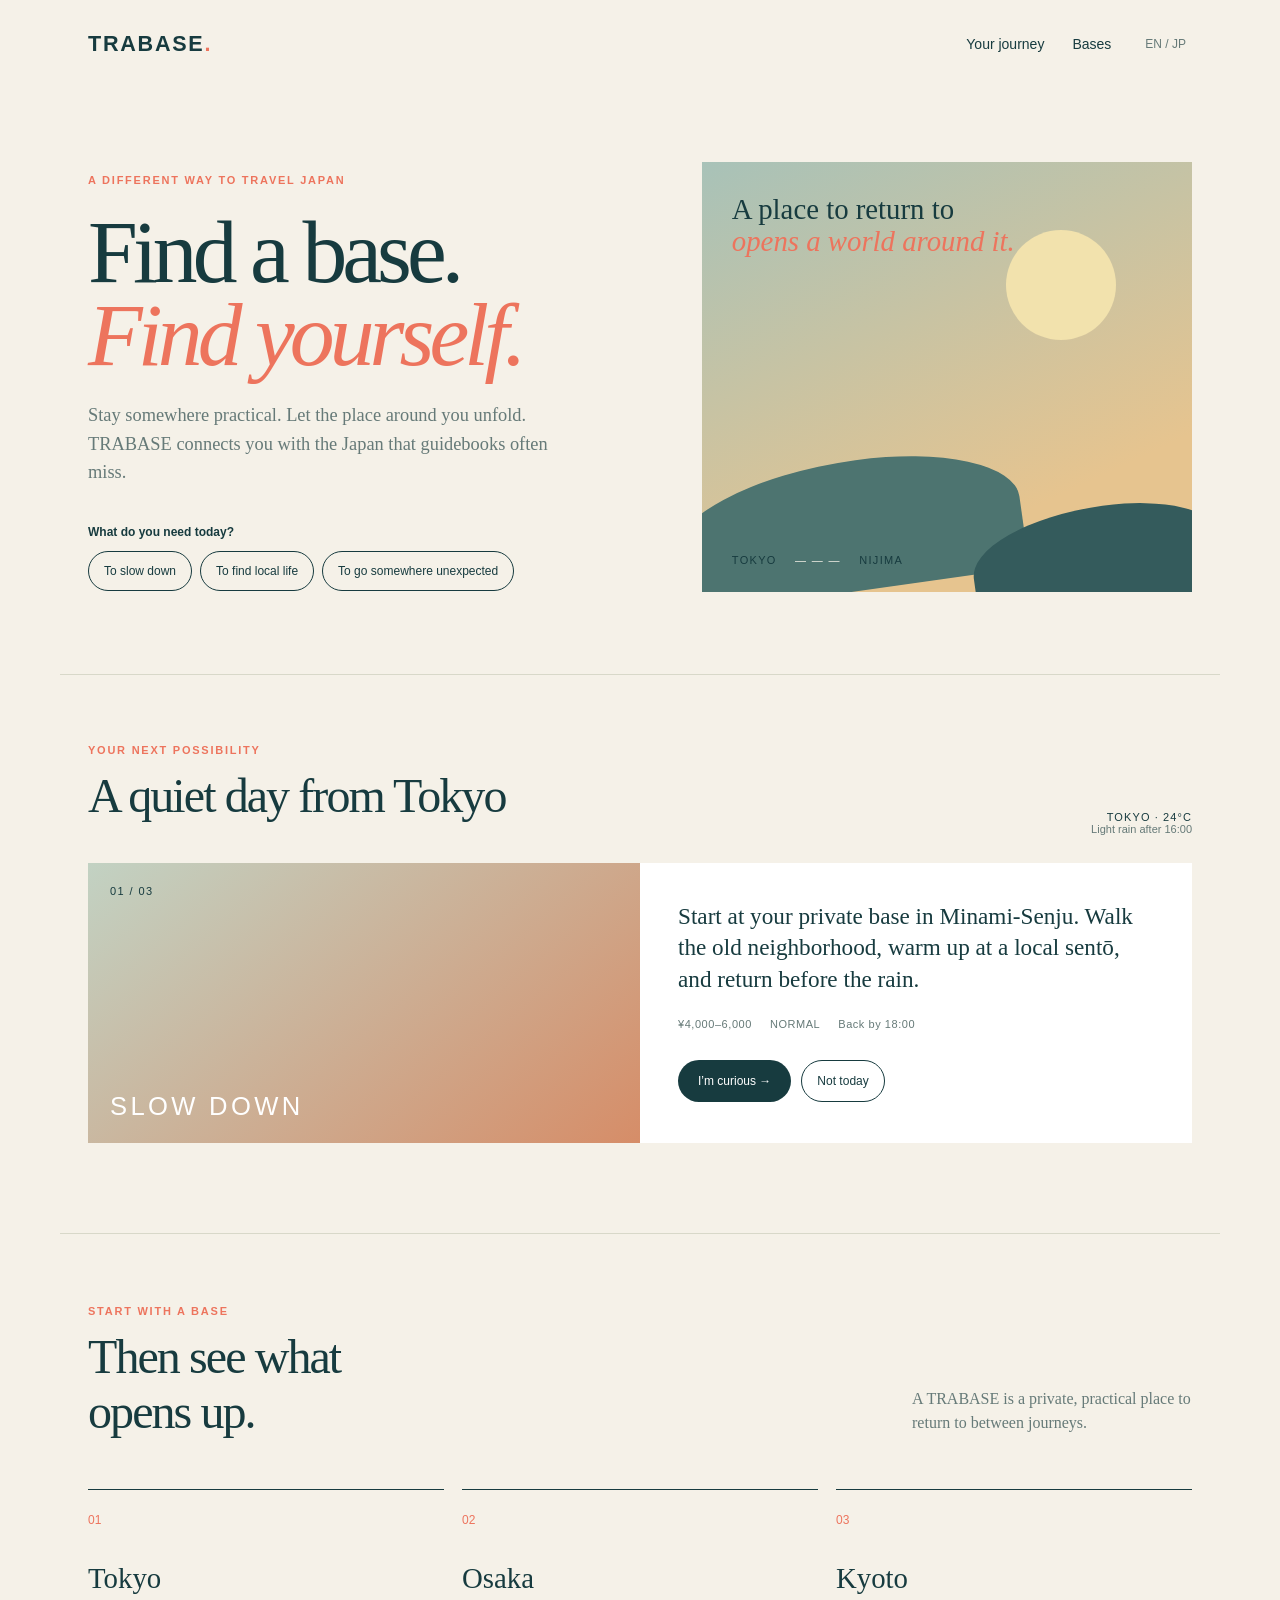
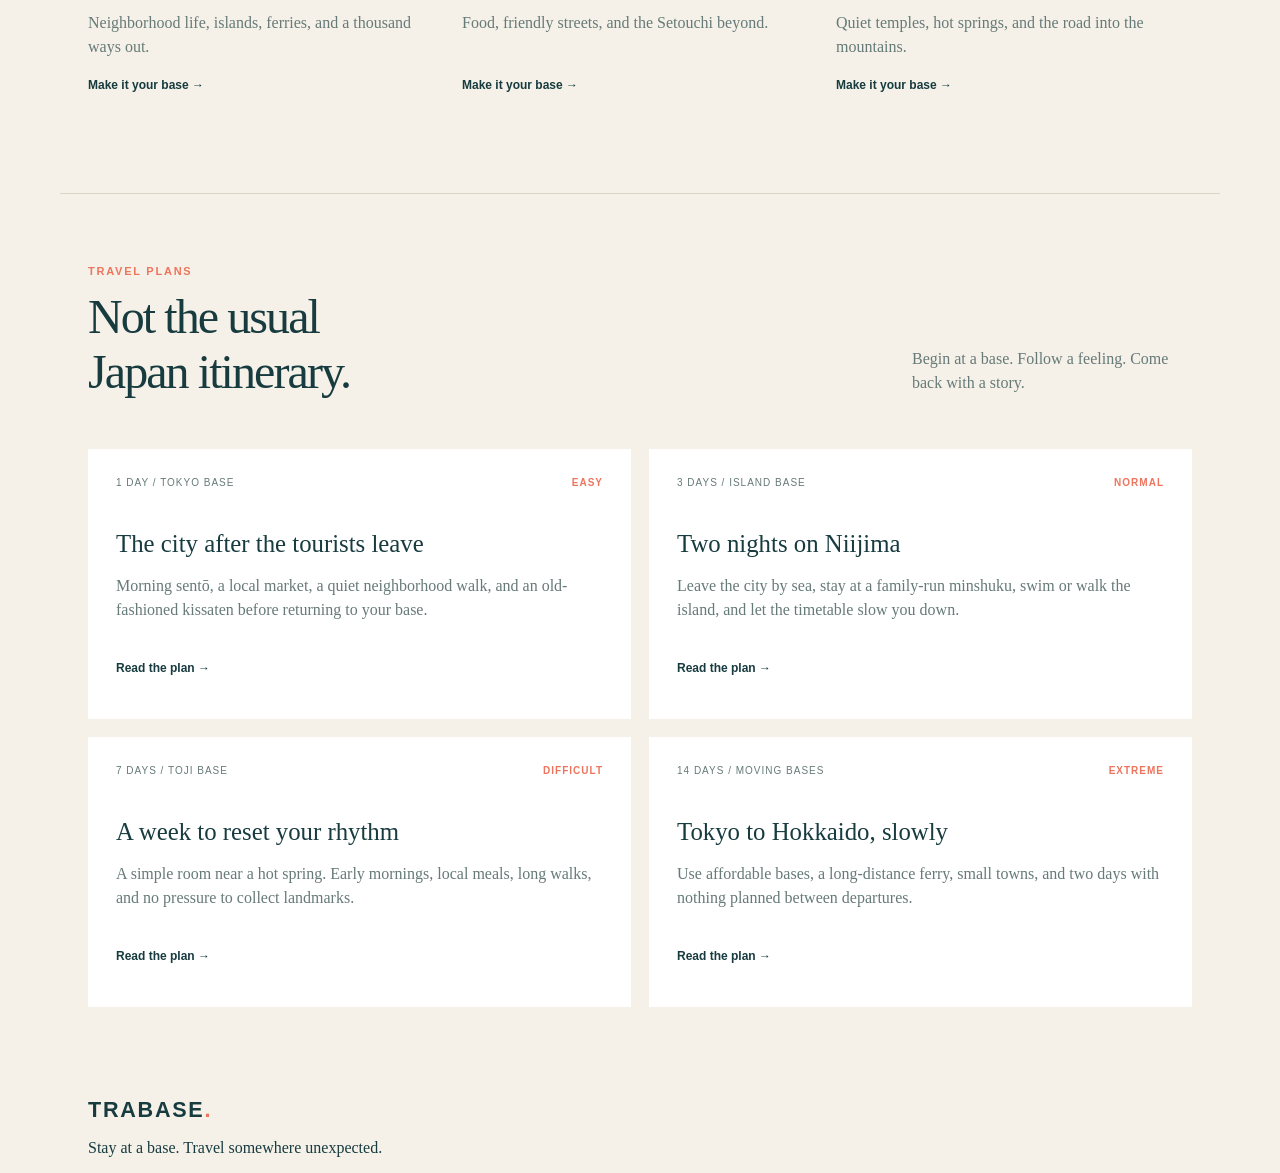
==== index.html @ ad818f28 "Add unconventional travel plan articles" ====
<!doctype html>
<html lang="en">
<head><meta charset="UTF-8"><meta name="viewport" content="width=device-width,initial-scale=1"><meta name="description" content="TRABASE helps travelers find a base and discover a deeper Japan."><title>TRABASE — Find your way into Japan</title><link rel="stylesheet" href="styles.css"></head>
<body>
<header class="nav shell"><a class="brand" href="./">TRABASE<span>.</span></a><nav><a href="#journey">Your journey</a><a href="#bases">Bases</a><button class="lang">EN / JP</button></nav></header>
<main>
<section class="hero shell"><div class="hero-copy"><p class="eyebrow">A different way to travel Japan</p><h1>Find a base.<br><em>Find yourself.</em></h1><p class="lede">Stay somewhere practical. Let the place around you unfold. TRABASE connects you with the Japan that guidebooks often miss.</p><div class="question"><p>What do you need today?</p><div class="choice-row"><button data-mood="quiet">To slow down</button><button data-mood="local">To find local life</button><button data-mood="wild">To go somewhere unexpected</button></div></div></div><div class="hero-art"><div class="sun"></div><div class="island island-a"></div><div class="island island-b"></div><div class="art-note">A place to return to<br><i>opens a world around it.</i></div><div class="art-route">TOKYO <span>— — —</span> NIJIMA</div></div></section>
<section class="recommendation shell" id="journey"><div class="recommendation-top"><div><p class="eyebrow">Your next possibility</p><h2 id="recommendation-title">A quiet day from Tokyo</h2></div><div class="weather">TOKYO · 24°C<br><span>Light rain after 16:00</span></div></div><div class="journey-card"><div class="journey-image"><span>01 / 03</span><strong id="journey-label">SLOW DOWN</strong></div><div class="journey-copy"><p id="journey-text">Start at your private base in Minami-Senju. Walk the old neighborhood, warm up at a local sentō, and return before the rain.</p><div class="journey-meta"><span>¥4,000–6,000</span><span>NORMAL</span><span>Back by 18:00</span></div><div class="actions"><button class="primary" id="accept">I’m curious →</button><button class="secondary" id="skip">Not today</button></div></div></div></section>
<section class="base-section shell" id="bases"><div class="section-heading"><div><p class="eyebrow">Start with a base</p><h2>Then see what<br>opens up.</h2></div><p>A TRABASE is a private, practical place to return to between journeys.</p></div><div class="base-grid"><article><span>01</span><h3>Tokyo</h3><p>Neighborhood life, islands, ferries, and a thousand ways out.</p><a href="#journey">Make it your base →</a></article><article><span>02</span><h3>Osaka</h3><p>Food, friendly streets, and the Setouchi beyond.</p><a href="#journey">Make it your base →</a></article><article><span>03</span><h3>Kyoto</h3><p>Quiet temples, hot springs, and the road into the mountains.</p><a href="#journey">Make it your base →</a></article></div></section>
<section class="plans shell" id="plans"><div class="section-heading"><div><p class="eyebrow">Travel plans</p><h2>Not the usual<br>Japan itinerary.</h2></div><p>Begin at a base. Follow a feeling. Come back with a story.</p></div><div class="plan-grid"><article><div class="plan-top"><span>1 DAY / TOKYO BASE</span><b>EASY</b></div><h3>The city after the tourists leave</h3><p>Morning sentō, a local market, a quiet neighborhood walk, and an old-fashioned kissaten before returning to your base.</p><a href="#journey">Read the plan →</a></article><article><div class="plan-top"><span>3 DAYS / ISLAND BASE</span><b>NORMAL</b></div><h3>Two nights on Niijima</h3><p>Leave the city by sea, stay at a family-run minshuku, swim or walk the island, and let the timetable slow you down.</p><a href="#journey">Read the plan →</a></article><article><div class="plan-top"><span>7 DAYS / TOJI BASE</span><b>DIFFICULT</b></div><h3>A week to reset your rhythm</h3><p>A simple room near a hot spring. Early mornings, local meals, long walks, and no pressure to collect landmarks.</p><a href="#journey">Read the plan →</a></article><article><div class="plan-top"><span>14 DAYS / MOVING BASES</span><b>EXTREME</b></div><h3>Tokyo to Hokkaido, slowly</h3><p>Use affordable bases, a long-distance ferry, small towns, and two days with nothing planned between departures.</p><a href="#journey">Read the plan →</a></article></div></section>
</main><footer class="shell"><a class="brand" href="./">TRABASE<span>.</span></a><p>Stay at a base. Travel somewhere unexpected.</p></footer><script src="app.js"></script>
</body></html>
---- styles.css ----
:root{--ink:#173b3f;--paper:#f5f1e8;--coral:#ed745d;--muted:#667a78;--line:#d8d8c9}*{box-sizing:border-box}body{margin:0;background:var(--paper);color:var(--ink);font-family:Georgia,'Times New Roman',serif}.shell{max-width:1160px;margin:auto;padding-left:28px;padding-right:28px}.nav{height:88px;display:flex;align-items:center;justify-content:space-between}.brand{font:bold 1.35rem Arial,sans-serif;letter-spacing:.08em;color:var(--ink);text-decoration:none}.brand span{color:var(--coral)}nav{display:flex;align-items:center;gap:28px;font:14px Arial,sans-serif}nav a{color:var(--ink);text-decoration:none}.lang{border:0;background:none;color:var(--muted);font:12px Arial,sans-serif}.hero{display:grid;grid-template-columns:1.05fr .95fr;gap:72px;padding-top:74px;padding-bottom:82px;align-items:center}.eyebrow{font:11px Arial,sans-serif;letter-spacing:.16em;text-transform:uppercase;color:var(--coral);font-weight:bold}h1{font-size:clamp(3.4rem,7vw,6.3rem);line-height:.92;font-weight:normal;letter-spacing:-.055em;margin:25px 0}h1 em{color:var(--coral);font-style:italic}.lede{font-size:1.15rem;line-height:1.55;color:var(--muted);max-width:480px}.question{margin-top:38px}.question>p{font:bold 12px Arial,sans-serif}.choice-row{display:flex;flex-wrap:wrap;gap:8px}.choice-row button,.secondary{border:1px solid var(--ink);background:transparent;color:var(--ink);border-radius:99px;padding:12px 15px;font:12px Arial,sans-serif;cursor:pointer}.choice-row button:hover,.secondary:hover{background:var(--ink);color:#fff}.hero-art{height:430px;position:relative;overflow:hidden;background:linear-gradient(155deg,#a8c2b8 0%,#e6c48f 76%)}.sun{position:absolute;width:110px;height:110px;border-radius:50%;background:#f2e2ad;top:68px;right:76px}.island{position:absolute;background:#4d7470;border-radius:55% 45% 0 0;transform:rotate(-8deg)}.island-a{width:350px;height:130px;bottom:0;left:-30px}.island-b{width:250px;height:100px;bottom:-15px;right:-30px;background:#345b5c}.art-note{position:absolute;left:30px;top:32px;font-size:1.8rem;line-height:1.1}.art-note i{color:var(--coral)}.art-route{position:absolute;bottom:26px;left:30px;font:11px Arial,sans-serif;letter-spacing:.12em}.art-route span{margin:0 14px;color:#f5f1e8}.recommendation{border-top:1px solid var(--line);padding-top:58px;padding-bottom:90px}.recommendation-top{display:flex;justify-content:space-between;align-items:end}.recommendation h2,.section-heading h2{font-size:3rem;font-weight:normal;letter-spacing:-.04em;margin:12px 0}.weather{text-align:right;font:11px Arial,sans-serif;letter-spacing:.1em}.weather span{color:var(--muted);letter-spacing:0}.journey-card{display:grid;grid-template-columns:1fr 1fr;margin-top:28px;background:#fff}.journey-image{min-height:280px;padding:22px;display:flex;flex-direction:column;justify-content:space-between;background:linear-gradient(140deg,#c2d2c3,#d68d68)}.journey-image span,.journey-image strong{font:11px Arial,sans-serif;letter-spacing:.13em}.journey-image strong{font-size:1.6rem;color:#fff}.journey-copy{padding:38px}.journey-copy>p{font-size:1.45rem;line-height:1.35;margin-top:0}.journey-meta{display:flex;flex-wrap:wrap;gap:18px;color:var(--muted);font:11px Arial,sans-serif;letter-spacing:.05em}.actions{display:flex;gap:10px;margin-top:30px}.primary{border:0;background:var(--ink);color:#fff;border-radius:99px;padding:14px 20px;font:12px Arial,sans-serif;cursor:pointer}.base-section{padding-top:60px;padding-bottom:90px;border-top:1px solid var(--line)}.section-heading{display:flex;justify-content:space-between;align-items:end;margin-bottom:38px}.section-heading>p{color:var(--muted);max-width:280px;line-height:1.5}.base-grid{display:grid;grid-template-columns:repeat(3,1fr);gap:18px}.base-grid article{border-top:1px solid var(--ink);padding:20px 0 10px}.base-grid span{font:12px Arial,sans-serif;color:var(--coral)}h3{font-size:1.8rem;font-weight:normal;margin:34px 0 12px}.base-grid p{color:var(--muted);line-height:1.5;min-height:48px}.base-grid a{color:var(--ink);font:12px Arial,sans-serif;text-decoration:none;font-weight:bold}.plans{border-top:1px solid var(--line);padding-top:60px;padding-bottom:90px}.plan-grid{display:grid;grid-template-columns:repeat(2,1fr);gap:18px}.plan-grid article{background:#fff;padding:28px;min-height:270px}.plan-top{display:flex;justify-content:space-between;font:10px Arial,sans-serif;letter-spacing:.1em;color:var(--muted)}.plan-top b{color:var(--coral)}.plan-grid h3{margin:42px 0 12px;font-size:1.55rem}.plan-grid p{color:var(--muted);line-height:1.5;min-height:68px}.plan-grid a{color:var(--ink);font:bold 12px Arial,sans-serif;text-decoration:none}@media(max-width:720px){nav a{display:none}.hero{grid-template-columns:1fr;gap:40px;padding-top:40px}.hero-art{height:300px}.section-heading,.recommendation-top{display:block}.base-grid,.plan-grid{grid-template-columns:1fr}.recommendation h2,.section-heading h2{font-size:2.4rem}.weather{text-align:left;margin-top:20px}.journey-card{grid-template-columns:1fr}.journey-image{min-height:180px}.choice-row{flex-direction:column;align-items:stretch}.choice-row button{text-align:left}footer{display:block}footer p{margin-top:20px}}
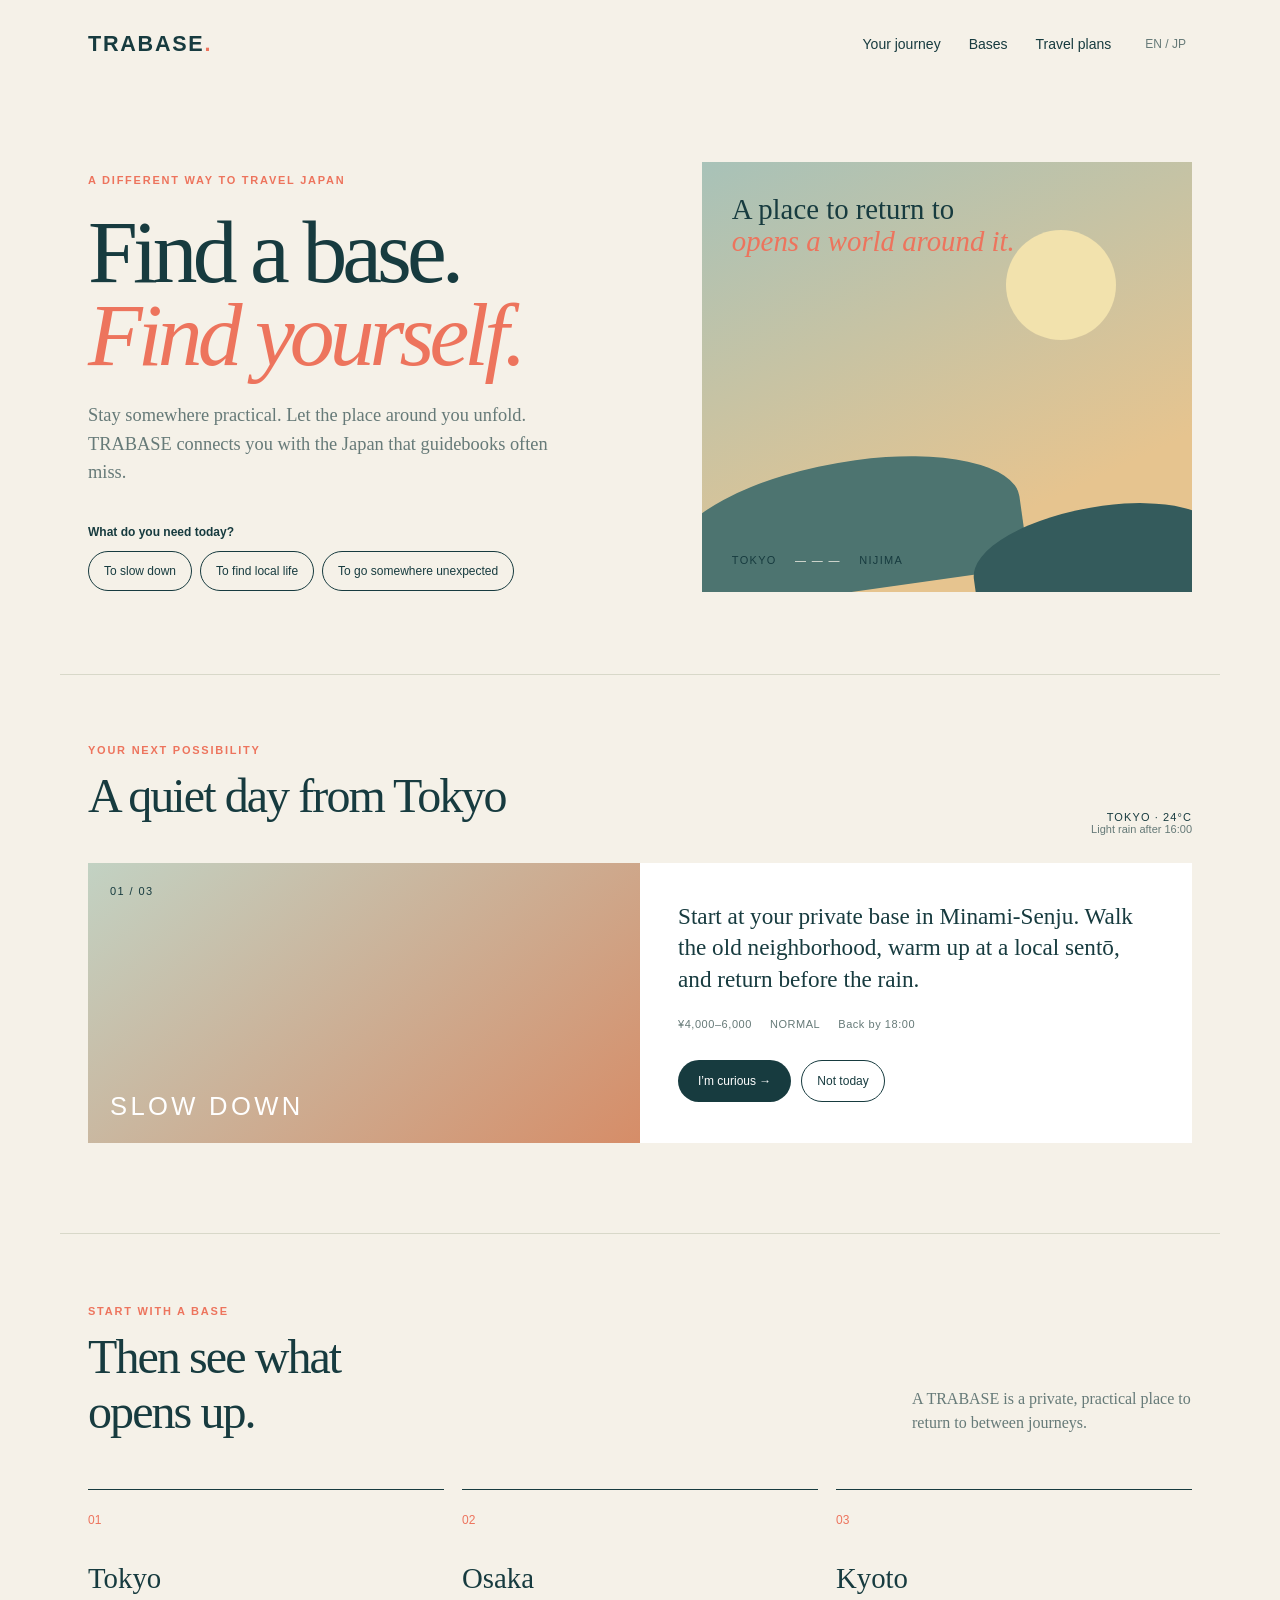
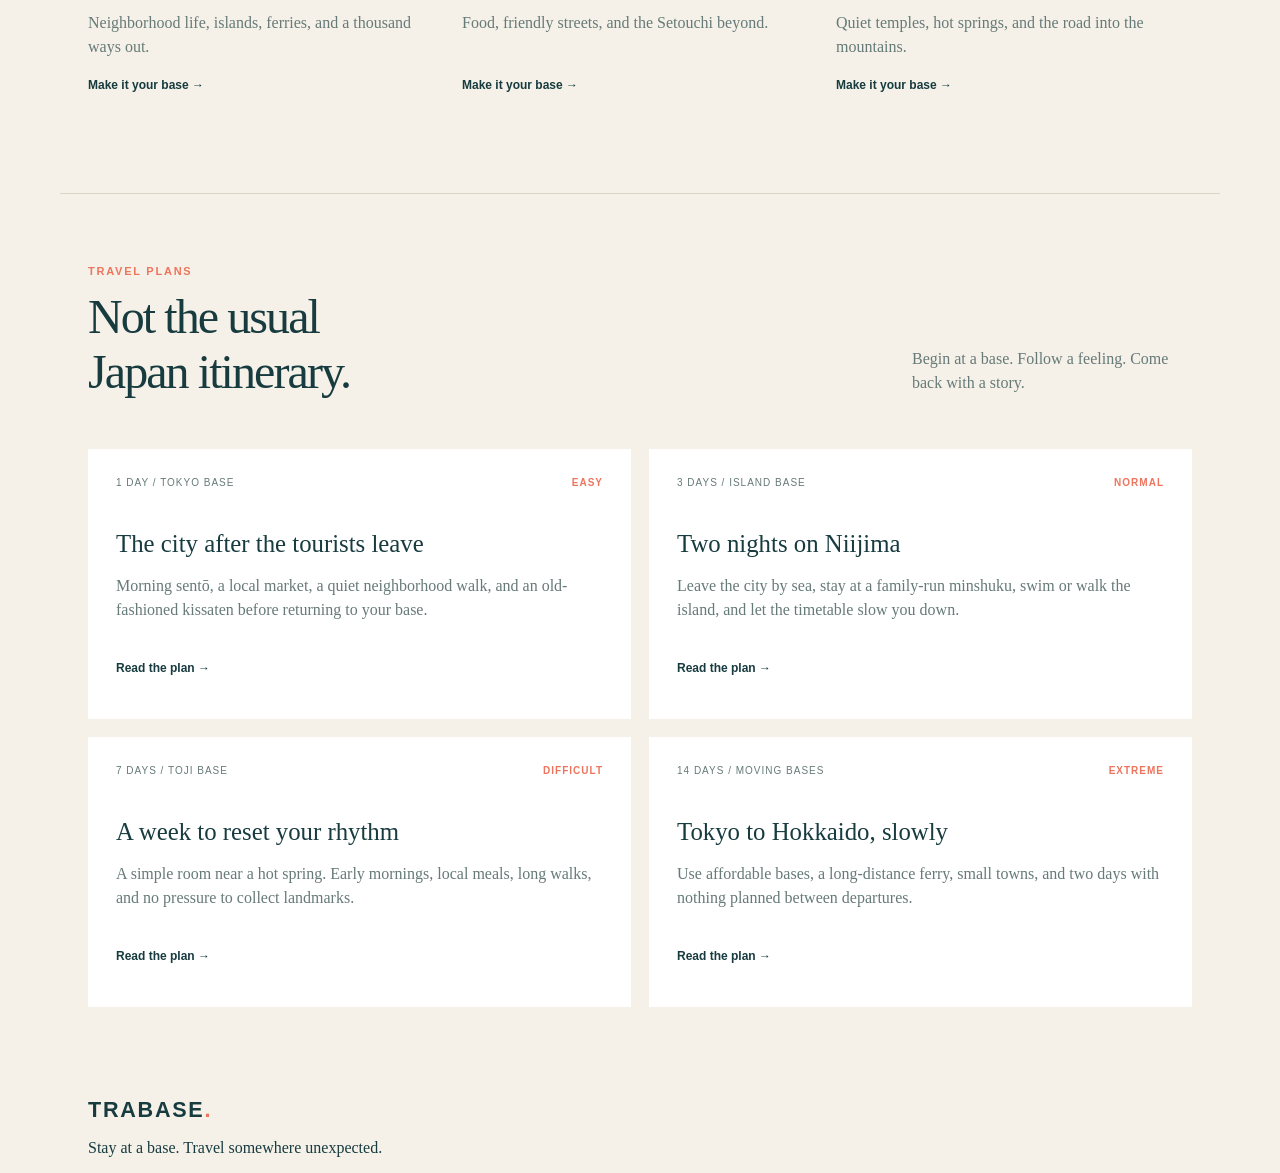
==== commit 2a54bd62: "Link travel plans from navigation" ====
--- a/index.html
+++ b/index.html
@@ -2,7 +2,7 @@
 <html lang="en">
 <head><meta charset="UTF-8"><meta name="viewport" content="width=device-width,initial-scale=1"><meta name="description" content="TRABASE helps travelers find a base and discover a deeper Japan."><title>TRABASE — Find your way into Japan</title><link rel="stylesheet" href="styles.css"></head>
 <body>
-<header class="nav shell"><a class="brand" href="./">TRABASE<span>.</span></a><nav><a href="#journey">Your journey</a><a href="#bases">Bases</a><button class="lang">EN / JP</button></nav></header>
+<header class="nav shell"><a class="brand" href="./">TRABASE<span>.</span></a><nav><a href="#journey">Your journey</a><a href="#bases">Bases</a><a href="#plans">Travel plans</a><button class="lang">EN / JP</button></nav></header>
 <main>
 <section class="hero shell"><div class="hero-copy"><p class="eyebrow">A different way to travel Japan</p><h1>Find a base.<br><em>Find yourself.</em></h1><p class="lede">Stay somewhere practical. Let the place around you unfold. TRABASE connects you with the Japan that guidebooks often miss.</p><div class="question"><p>What do you need today?</p><div class="choice-row"><button data-mood="quiet">To slow down</button><button data-mood="local">To find local life</button><button data-mood="wild">To go somewhere unexpected</button></div></div></div><div class="hero-art"><div class="sun"></div><div class="island island-a"></div><div class="island island-b"></div><div class="art-note">A place to return to<br><i>opens a world around it.</i></div><div class="art-route">TOKYO <span>— — —</span> NIJIMA</div></div></section>
 <section class="recommendation shell" id="journey"><div class="recommendation-top"><div><p class="eyebrow">Your next possibility</p><h2 id="recommendation-title">A quiet day from Tokyo</h2></div><div class="weather">TOKYO · 24°C<br><span>Light rain after 16:00</span></div></div><div class="journey-card"><div class="journey-image"><span>01 / 03</span><strong id="journey-label">SLOW DOWN</strong></div><div class="journey-copy"><p id="journey-text">Start at your private base in Minami-Senju. Walk the old neighborhood, warm up at a local sentō, and return before the rain.</p><div class="journey-meta"><span>¥4,000–6,000</span><span>NORMAL</span><span>Back by 18:00</span></div><div class="actions"><button class="primary" id="accept">I’m curious →</button><button class="secondary" id="skip">Not today</button></div></div></div></section>
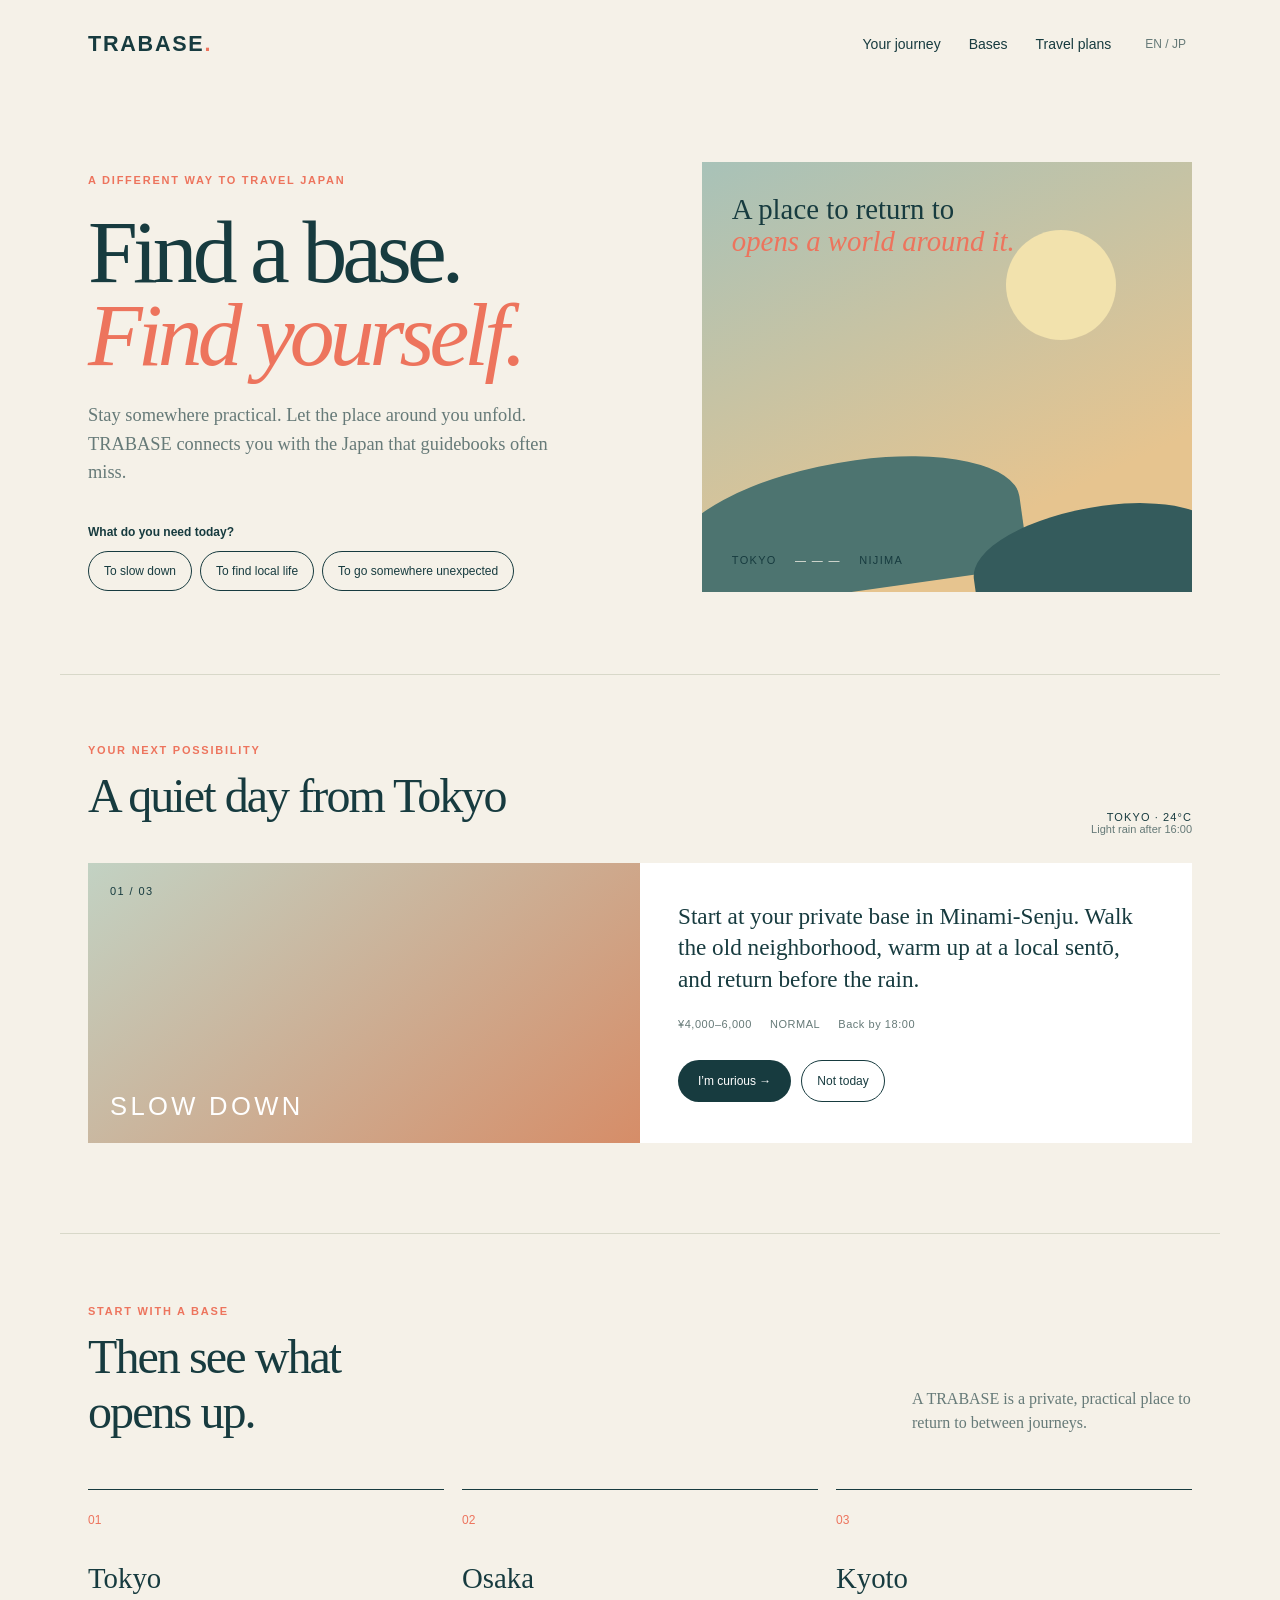
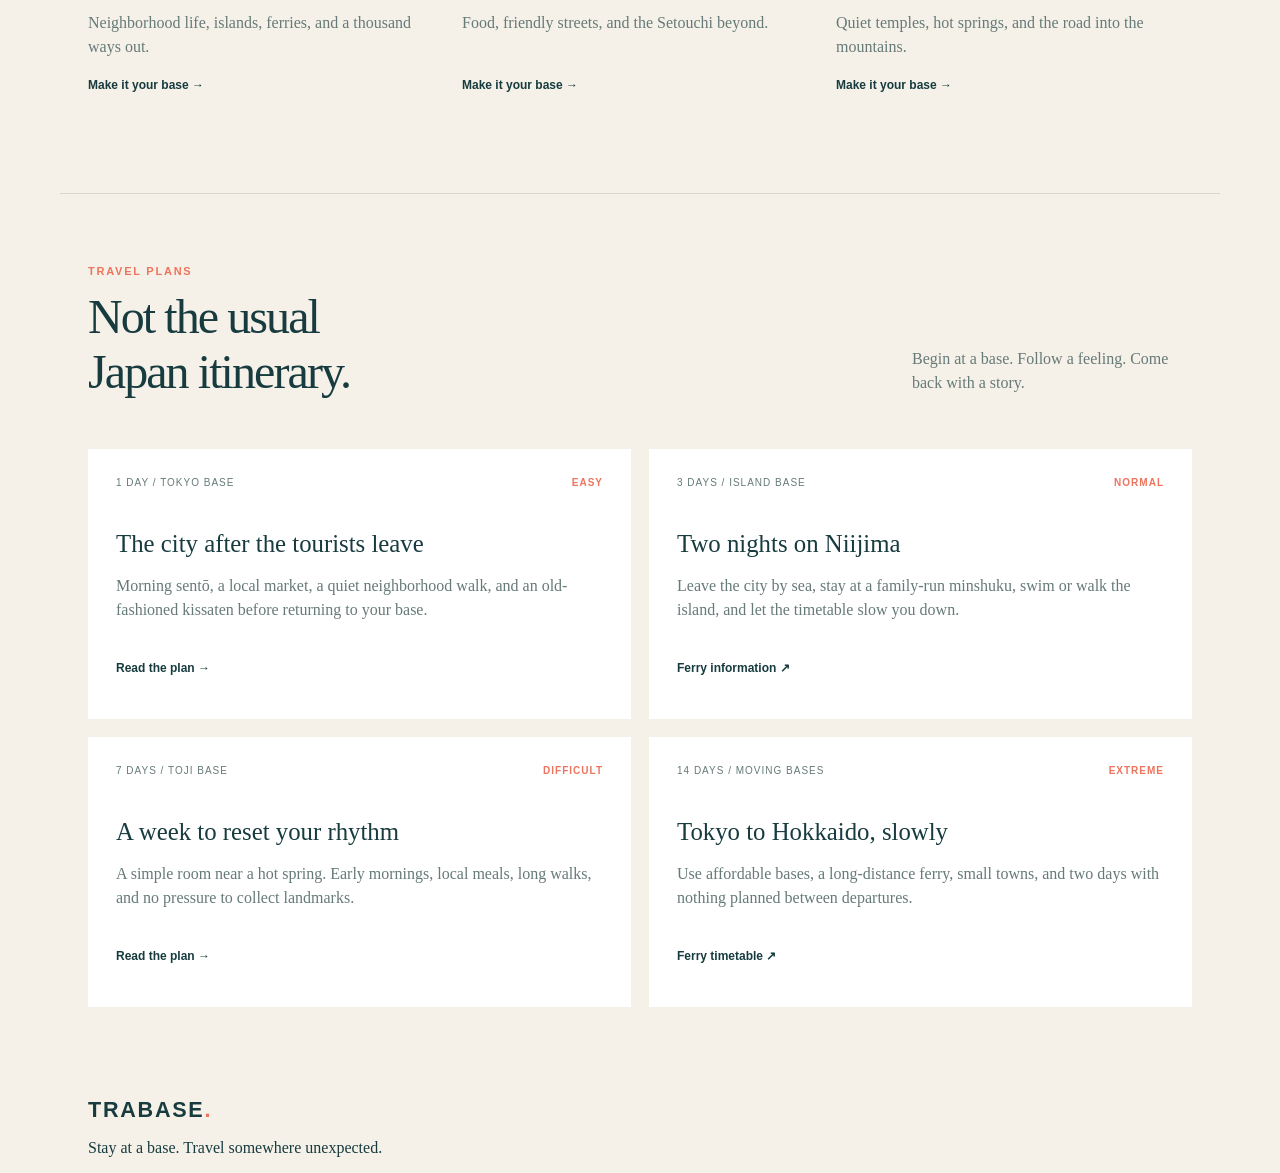
==== commit bd420135: "Add official ferry links to travel plans" ====
--- a/index.html
+++ b/index.html
@@ -7,6 +7,6 @@
 <section class="hero shell"><div class="hero-copy"><p class="eyebrow">A different way to travel Japan</p><h1>Find a base.<br><em>Find yourself.</em></h1><p class="lede">Stay somewhere practical. Let the place around you unfold. TRABASE connects you with the Japan that guidebooks often miss.</p><div class="question"><p>What do you need today?</p><div class="choice-row"><button data-mood="quiet">To slow down</button><button data-mood="local">To find local life</button><button data-mood="wild">To go somewhere unexpected</button></div></div></div><div class="hero-art"><div class="sun"></div><div class="island island-a"></div><div class="island island-b"></div><div class="art-note">A place to return to<br><i>opens a world around it.</i></div><div class="art-route">TOKYO <span>— — —</span> NIJIMA</div></div></section>
 <section class="recommendation shell" id="journey"><div class="recommendation-top"><div><p class="eyebrow">Your next possibility</p><h2 id="recommendation-title">A quiet day from Tokyo</h2></div><div class="weather">TOKYO · 24°C<br><span>Light rain after 16:00</span></div></div><div class="journey-card"><div class="journey-image"><span>01 / 03</span><strong id="journey-label">SLOW DOWN</strong></div><div class="journey-copy"><p id="journey-text">Start at your private base in Minami-Senju. Walk the old neighborhood, warm up at a local sentō, and return before the rain.</p><div class="journey-meta"><span>¥4,000–6,000</span><span>NORMAL</span><span>Back by 18:00</span></div><div class="actions"><button class="primary" id="accept">I’m curious →</button><button class="secondary" id="skip">Not today</button></div></div></div></section>
 <section class="base-section shell" id="bases"><div class="section-heading"><div><p class="eyebrow">Start with a base</p><h2>Then see what<br>opens up.</h2></div><p>A TRABASE is a private, practical place to return to between journeys.</p></div><div class="base-grid"><article><span>01</span><h3>Tokyo</h3><p>Neighborhood life, islands, ferries, and a thousand ways out.</p><a href="#journey">Make it your base →</a></article><article><span>02</span><h3>Osaka</h3><p>Food, friendly streets, and the Setouchi beyond.</p><a href="#journey">Make it your base →</a></article><article><span>03</span><h3>Kyoto</h3><p>Quiet temples, hot springs, and the road into the mountains.</p><a href="#journey">Make it your base →</a></article></div></section>
-<section class="plans shell" id="plans"><div class="section-heading"><div><p class="eyebrow">Travel plans</p><h2>Not the usual<br>Japan itinerary.</h2></div><p>Begin at a base. Follow a feeling. Come back with a story.</p></div><div class="plan-grid"><article><div class="plan-top"><span>1 DAY / TOKYO BASE</span><b>EASY</b></div><h3>The city after the tourists leave</h3><p>Morning sentō, a local market, a quiet neighborhood walk, and an old-fashioned kissaten before returning to your base.</p><a href="#journey">Read the plan →</a></article><article><div class="plan-top"><span>3 DAYS / ISLAND BASE</span><b>NORMAL</b></div><h3>Two nights on Niijima</h3><p>Leave the city by sea, stay at a family-run minshuku, swim or walk the island, and let the timetable slow you down.</p><a href="#journey">Read the plan →</a></article><article><div class="plan-top"><span>7 DAYS / TOJI BASE</span><b>DIFFICULT</b></div><h3>A week to reset your rhythm</h3><p>A simple room near a hot spring. Early mornings, local meals, long walks, and no pressure to collect landmarks.</p><a href="#journey">Read the plan →</a></article><article><div class="plan-top"><span>14 DAYS / MOVING BASES</span><b>EXTREME</b></div><h3>Tokyo to Hokkaido, slowly</h3><p>Use affordable bases, a long-distance ferry, small towns, and two days with nothing planned between departures.</p><a href="#journey">Read the plan →</a></article></div></section>
+<section class="plans shell" id="plans"><div class="section-heading"><div><p class="eyebrow">Travel plans</p><h2>Not the usual<br>Japan itinerary.</h2></div><p>Begin at a base. Follow a feeling. Come back with a story.</p></div><div class="plan-grid"><article><div class="plan-top"><span>1 DAY / TOKYO BASE</span><b>EASY</b></div><h3>The city after the tourists leave</h3><p>Morning sentō, a local market, a quiet neighborhood walk, and an old-fashioned kissaten before returning to your base.</p><a href="#journey">Read the plan →</a></article><article><div class="plan-top"><span>3 DAYS / ISLAND BASE</span><b>NORMAL</b></div><h3>Two nights on Niijima</h3><p>Leave the city by sea, stay at a family-run minshuku, swim or walk the island, and let the timetable slow you down.</p><a href="https://www.tokaikisen.co.jp/en/" target="_blank" rel="noreferrer">Ferry information ↗</a></article><article><div class="plan-top"><span>7 DAYS / TOJI BASE</span><b>DIFFICULT</b></div><h3>A week to reset your rhythm</h3><p>A simple room near a hot spring. Early mornings, local meals, long walks, and no pressure to collect landmarks.</p><a href="#journey">Read the plan →</a></article><article><div class="plan-top"><span>14 DAYS / MOVING BASES</span><b>EXTREME</b></div><h3>Tokyo to Hokkaido, slowly</h3><p>Use affordable bases, a long-distance ferry, small towns, and two days with nothing planned between departures.</p><a href="https://www.sunflower.co.jp/en/line/" target="_blank" rel="noreferrer">Ferry timetable ↗</a></article></div></section>
 </main><footer class="shell"><a class="brand" href="./">TRABASE<span>.</span></a><p>Stay at a base. Travel somewhere unexpected.</p></footer><script src="app.js"></script>
 </body></html>
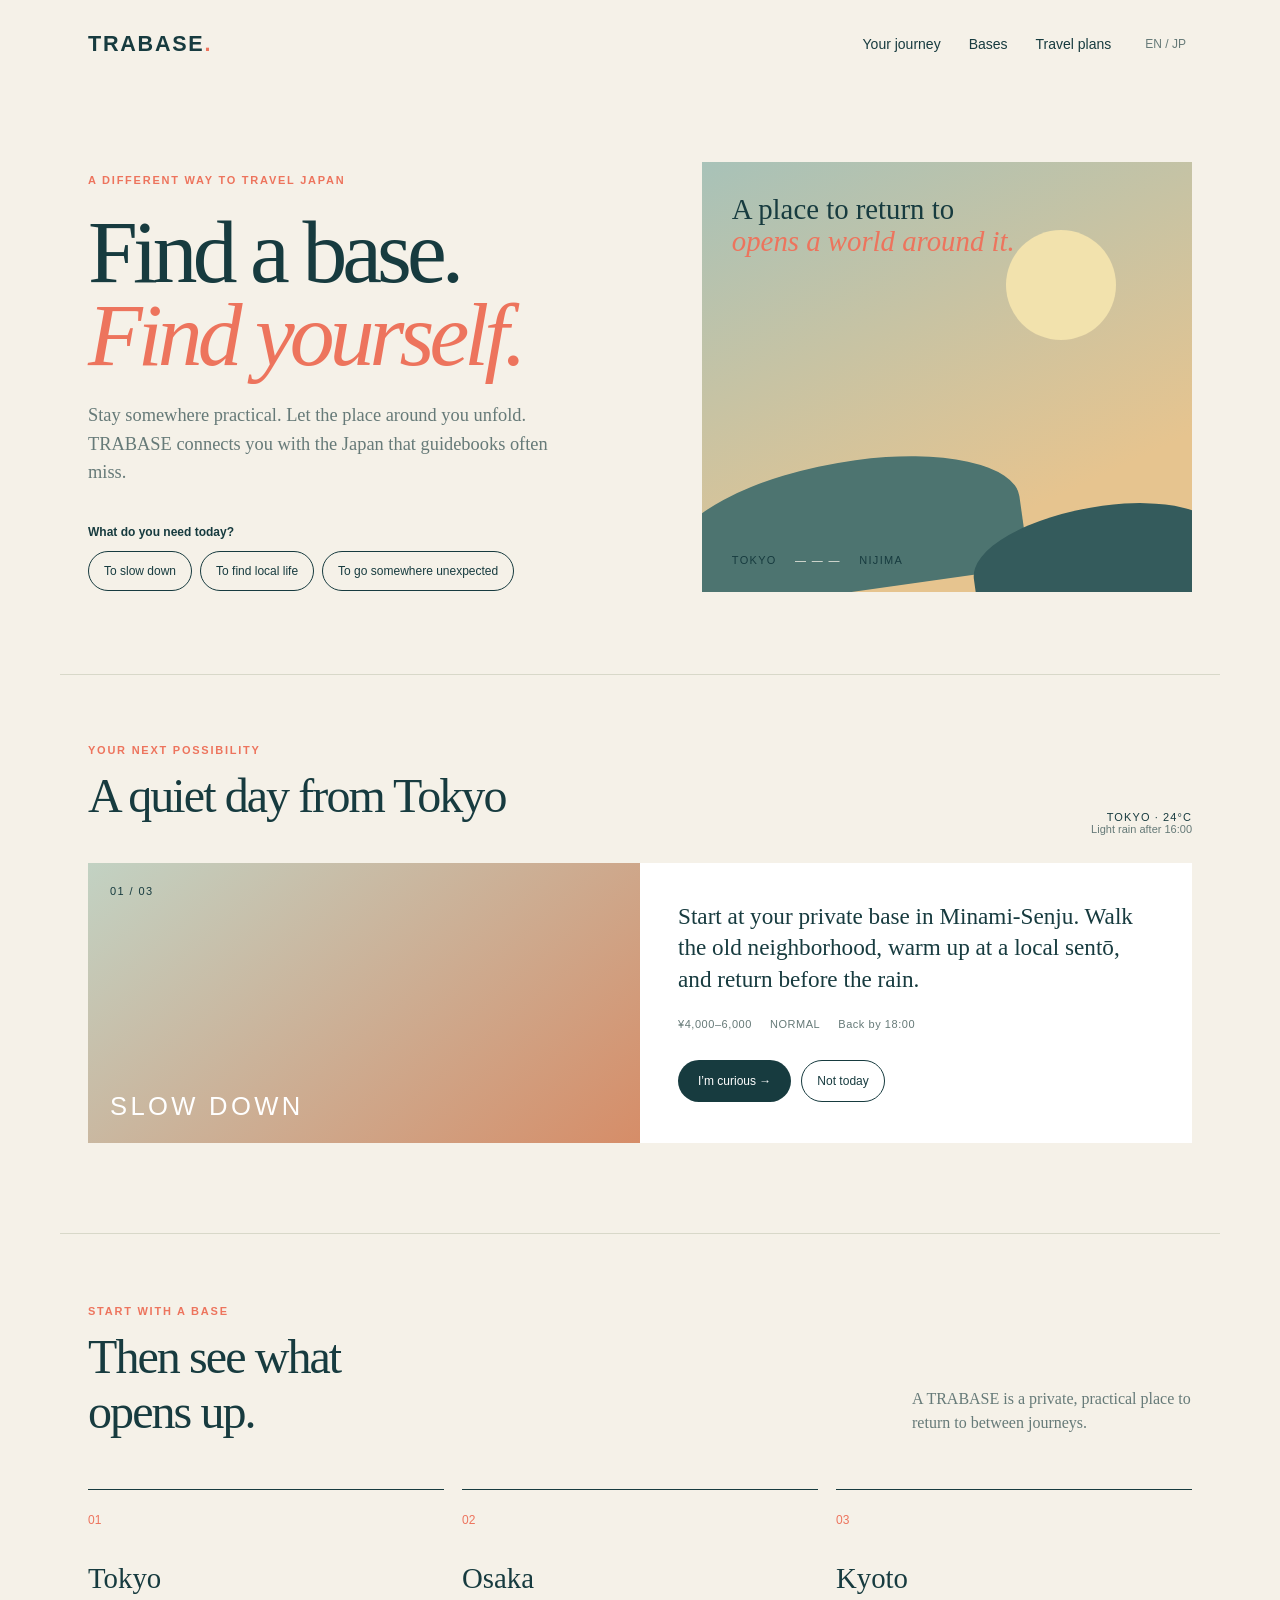
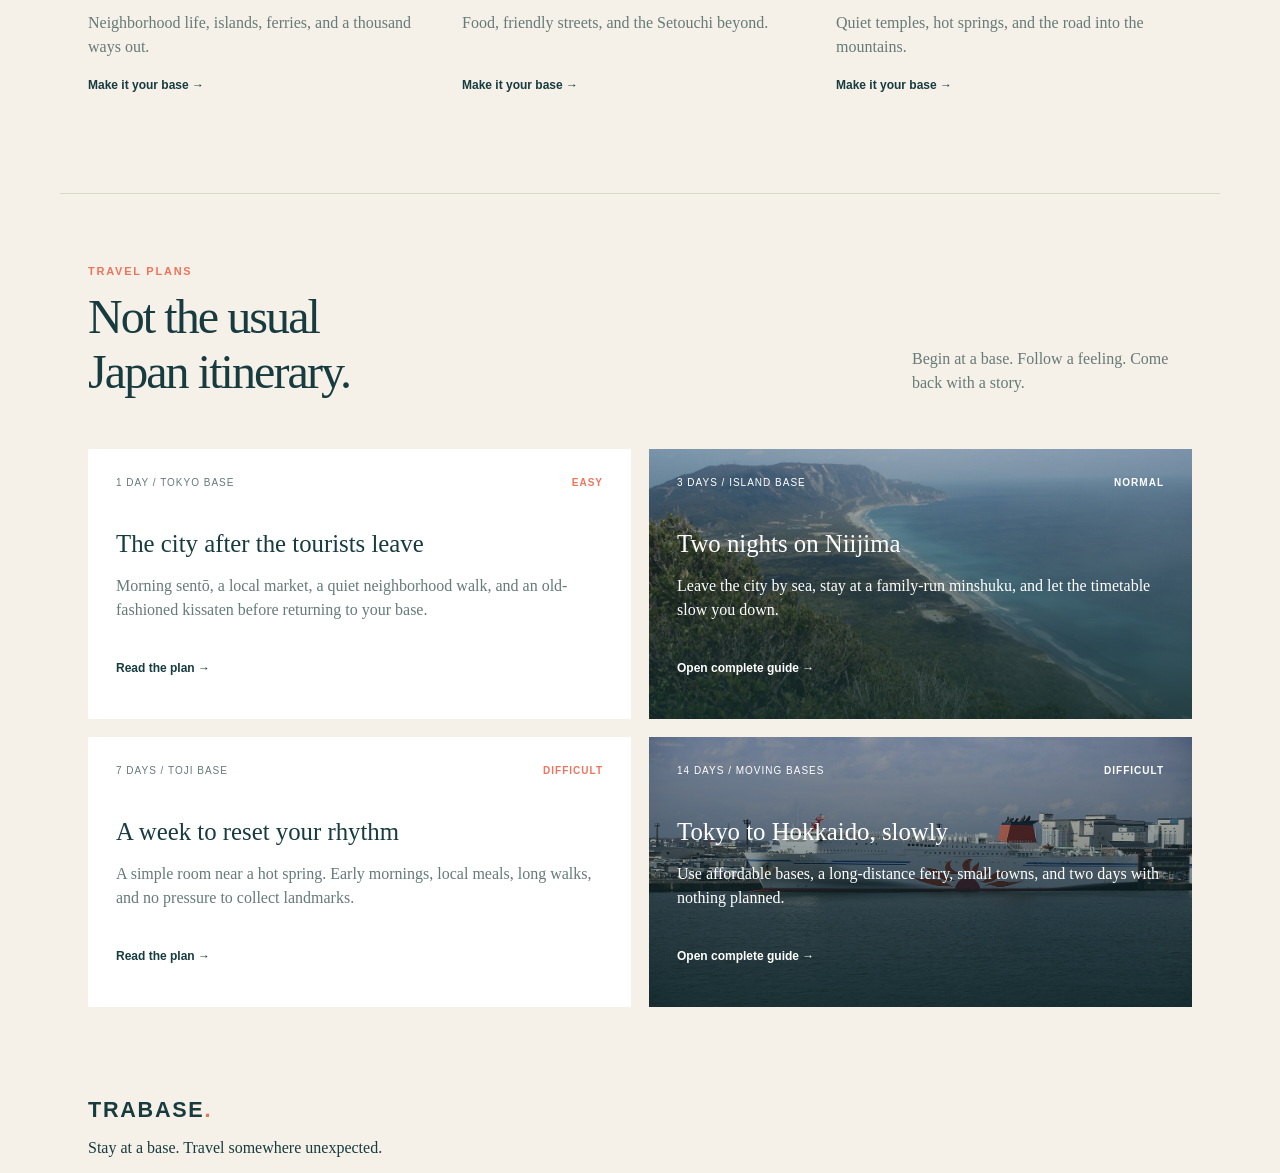
==== commit 7f4904b6: "Add complete ferry journey guides with real photography" ====
--- a/index.html
+++ b/index.html
@@ -1,12 +1,12 @@
 <!doctype html>
 <html lang="en">
-<head><meta charset="UTF-8"><meta name="viewport" content="width=device-width,initial-scale=1"><meta name="description" content="TRABASE helps travelers find a base and discover a deeper Japan."><title>TRABASE — Find your way into Japan</title><link rel="stylesheet" href="styles.css"></head>
+<head><meta charset="UTF-8"><meta name="viewport" content="width=device-width,initial-scale=1"><meta name="description" content="TRABASE helps travelers find a base and discover a deeper Japan."><title>TRABASE — Find your way into Japan</title><link rel="stylesheet" href="styles.css"><link rel="stylesheet" href="details.css"></head>
 <body>
 <header class="nav shell"><a class="brand" href="./">TRABASE<span>.</span></a><nav><a href="#journey">Your journey</a><a href="#bases">Bases</a><a href="#plans">Travel plans</a><button class="lang">EN / JP</button></nav></header>
 <main>
 <section class="hero shell"><div class="hero-copy"><p class="eyebrow">A different way to travel Japan</p><h1>Find a base.<br><em>Find yourself.</em></h1><p class="lede">Stay somewhere practical. Let the place around you unfold. TRABASE connects you with the Japan that guidebooks often miss.</p><div class="question"><p>What do you need today?</p><div class="choice-row"><button data-mood="quiet">To slow down</button><button data-mood="local">To find local life</button><button data-mood="wild">To go somewhere unexpected</button></div></div></div><div class="hero-art"><div class="sun"></div><div class="island island-a"></div><div class="island island-b"></div><div class="art-note">A place to return to<br><i>opens a world around it.</i></div><div class="art-route">TOKYO <span>— — —</span> NIJIMA</div></div></section>
 <section class="recommendation shell" id="journey"><div class="recommendation-top"><div><p class="eyebrow">Your next possibility</p><h2 id="recommendation-title">A quiet day from Tokyo</h2></div><div class="weather">TOKYO · 24°C<br><span>Light rain after 16:00</span></div></div><div class="journey-card"><div class="journey-image"><span>01 / 03</span><strong id="journey-label">SLOW DOWN</strong></div><div class="journey-copy"><p id="journey-text">Start at your private base in Minami-Senju. Walk the old neighborhood, warm up at a local sentō, and return before the rain.</p><div class="journey-meta"><span>¥4,000–6,000</span><span>NORMAL</span><span>Back by 18:00</span></div><div class="actions"><button class="primary" id="accept">I’m curious →</button><button class="secondary" id="skip">Not today</button></div></div></div></section>
 <section class="base-section shell" id="bases"><div class="section-heading"><div><p class="eyebrow">Start with a base</p><h2>Then see what<br>opens up.</h2></div><p>A TRABASE is a private, practical place to return to between journeys.</p></div><div class="base-grid"><article><span>01</span><h3>Tokyo</h3><p>Neighborhood life, islands, ferries, and a thousand ways out.</p><a href="#journey">Make it your base →</a></article><article><span>02</span><h3>Osaka</h3><p>Food, friendly streets, and the Setouchi beyond.</p><a href="#journey">Make it your base →</a></article><article><span>03</span><h3>Kyoto</h3><p>Quiet temples, hot springs, and the road into the mountains.</p><a href="#journey">Make it your base →</a></article></div></section>
-<section class="plans shell" id="plans"><div class="section-heading"><div><p class="eyebrow">Travel plans</p><h2>Not the usual<br>Japan itinerary.</h2></div><p>Begin at a base. Follow a feeling. Come back with a story.</p></div><div class="plan-grid"><article><div class="plan-top"><span>1 DAY / TOKYO BASE</span><b>EASY</b></div><h3>The city after the tourists leave</h3><p>Morning sentō, a local market, a quiet neighborhood walk, and an old-fashioned kissaten before returning to your base.</p><a href="#journey">Read the plan →</a></article><article><div class="plan-top"><span>3 DAYS / ISLAND BASE</span><b>NORMAL</b></div><h3>Two nights on Niijima</h3><p>Leave the city by sea, stay at a family-run minshuku, swim or walk the island, and let the timetable slow you down.</p><a href="https://www.tokaikisen.co.jp/en/" target="_blank" rel="noreferrer">Ferry information ↗</a></article><article><div class="plan-top"><span>7 DAYS / TOJI BASE</span><b>DIFFICULT</b></div><h3>A week to reset your rhythm</h3><p>A simple room near a hot spring. Early mornings, local meals, long walks, and no pressure to collect landmarks.</p><a href="#journey">Read the plan →</a></article><article><div class="plan-top"><span>14 DAYS / MOVING BASES</span><b>EXTREME</b></div><h3>Tokyo to Hokkaido, slowly</h3><p>Use affordable bases, a long-distance ferry, small towns, and two days with nothing planned between departures.</p><a href="https://www.sunflower.co.jp/en/line/" target="_blank" rel="noreferrer">Ferry timetable ↗</a></article></div></section>
+<section class="plans shell" id="plans"><div class="section-heading"><div><p class="eyebrow">Travel plans</p><h2>Not the usual<br>Japan itinerary.</h2></div><p>Begin at a base. Follow a feeling. Come back with a story.</p></div><div class="plan-grid"><article><div class="plan-top"><span>1 DAY / TOKYO BASE</span><b>EASY</b></div><h3>The city after the tourists leave</h3><p>Morning sentō, a local market, a quiet neighborhood walk, and an old-fashioned kissaten before returning to your base.</p><a href="#journey">Read the plan →</a></article><article class="photo-card niijima"><div class="plan-top"><span>3 DAYS / ISLAND BASE</span><b>NORMAL</b></div><h3>Two nights on Niijima</h3><p>Leave the city by sea, stay at a family-run minshuku, and let the timetable slow you down.</p><a href="niijima-3-days.html">Open complete guide →</a></article><article><div class="plan-top"><span>7 DAYS / TOJI BASE</span><b>DIFFICULT</b></div><h3>A week to reset your rhythm</h3><p>A simple room near a hot spring. Early mornings, local meals, long walks, and no pressure to collect landmarks.</p><a href="#journey">Read the plan →</a></article><article class="photo-card hokkaido"><div class="plan-top"><span>14 DAYS / MOVING BASES</span><b>DIFFICULT</b></div><h3>Tokyo to Hokkaido, slowly</h3><p>Use affordable bases, a long-distance ferry, small towns, and two days with nothing planned.</p><a href="hokkaido-14-days.html">Open complete guide →</a></article></div></section>
 </main><footer class="shell"><a class="brand" href="./">TRABASE<span>.</span></a><p>Stay at a base. Travel somewhere unexpected.</p></footer><script src="app.js"></script>
 </body></html>
--- a/details.css
+++ b/details.css
@@ -0,0 +1 @@
+.journey-image.has-photo{background-size:cover;background-position:center}.photo-card{color:#fff;background-size:cover!important;background-position:center!important;position:relative;overflow:hidden}.photo-card:before{content:"";position:absolute;inset:0;background:linear-gradient(180deg,rgba(15,40,42,.2),rgba(15,40,42,.82))}.photo-card>*{position:relative}.photo-card.niijima{background-image:url('assets/images/niijima-habushiura.jpg')}.photo-card.hokkaido{background-image:url('assets/images/sunflower-tomakomai.jpg')}.photo-card .plan-top,.photo-card p,.photo-card a,.photo-card .plan-top b{color:#fff}.article-hero{padding-top:70px;padding-bottom:70px}.article-photo{margin:0;position:relative}.article-photo img{display:block;width:100%;height:min(60vw,620px);object-fit:cover}.article-photo figcaption{position:absolute;right:14px;bottom:12px;background:rgba(0,0,0,.58);color:#fff;padding:7px 10px;font:10px Arial,sans-serif}.article-body{display:grid;grid-template-columns:240px 1fr;gap:80px;padding-top:70px;padding-bottom:100px}.article-body aside{display:flex;flex-direction:column;gap:15px;font:13px Arial,sans-serif}.article-body aside strong{font-size:11px;letter-spacing:.12em;text-transform:uppercase;color:var(--coral);padding-bottom:12px;border-bottom:1px solid var(--line)}.article-body aside span{color:var(--muted);line-height:1.35}.article-body article{max-width:700px}.article-body h2{font-size:2rem;font-weight:normal;margin:52px 0 15px}.article-body h2:first-child{margin-top:0}.article-body p{color:var(--muted);line-height:1.7;font-size:1.05rem}.route-line{display:flex;align-items:center;gap:10px;flex-wrap:wrap;font:12px Arial,sans-serif}.route-line i{width:35px;border-top:1px dashed var(--coral)}.link-list{display:grid;gap:10px}.link-list a{display:flex;justify-content:space-between;gap:20px;padding:19px;border:1px solid var(--line);color:var(--ink);text-decoration:none;font:13px Arial,sans-serif}.link-list span{color:var(--muted);text-align:right}.notice{margin-top:30px;padding:22px;background:#e7e5d8;font:13px Arial,sans-serif}.notice p{font-size:.9rem;margin-bottom:0}@media(max-width:720px){.article-body{grid-template-columns:1fr;gap:45px}.article-photo img{height:55vh}.article-photo figcaption{position:static;background:var(--ink)}.link-list a{display:block}.link-list span{display:block;text-align:left;margin-top:8px}}
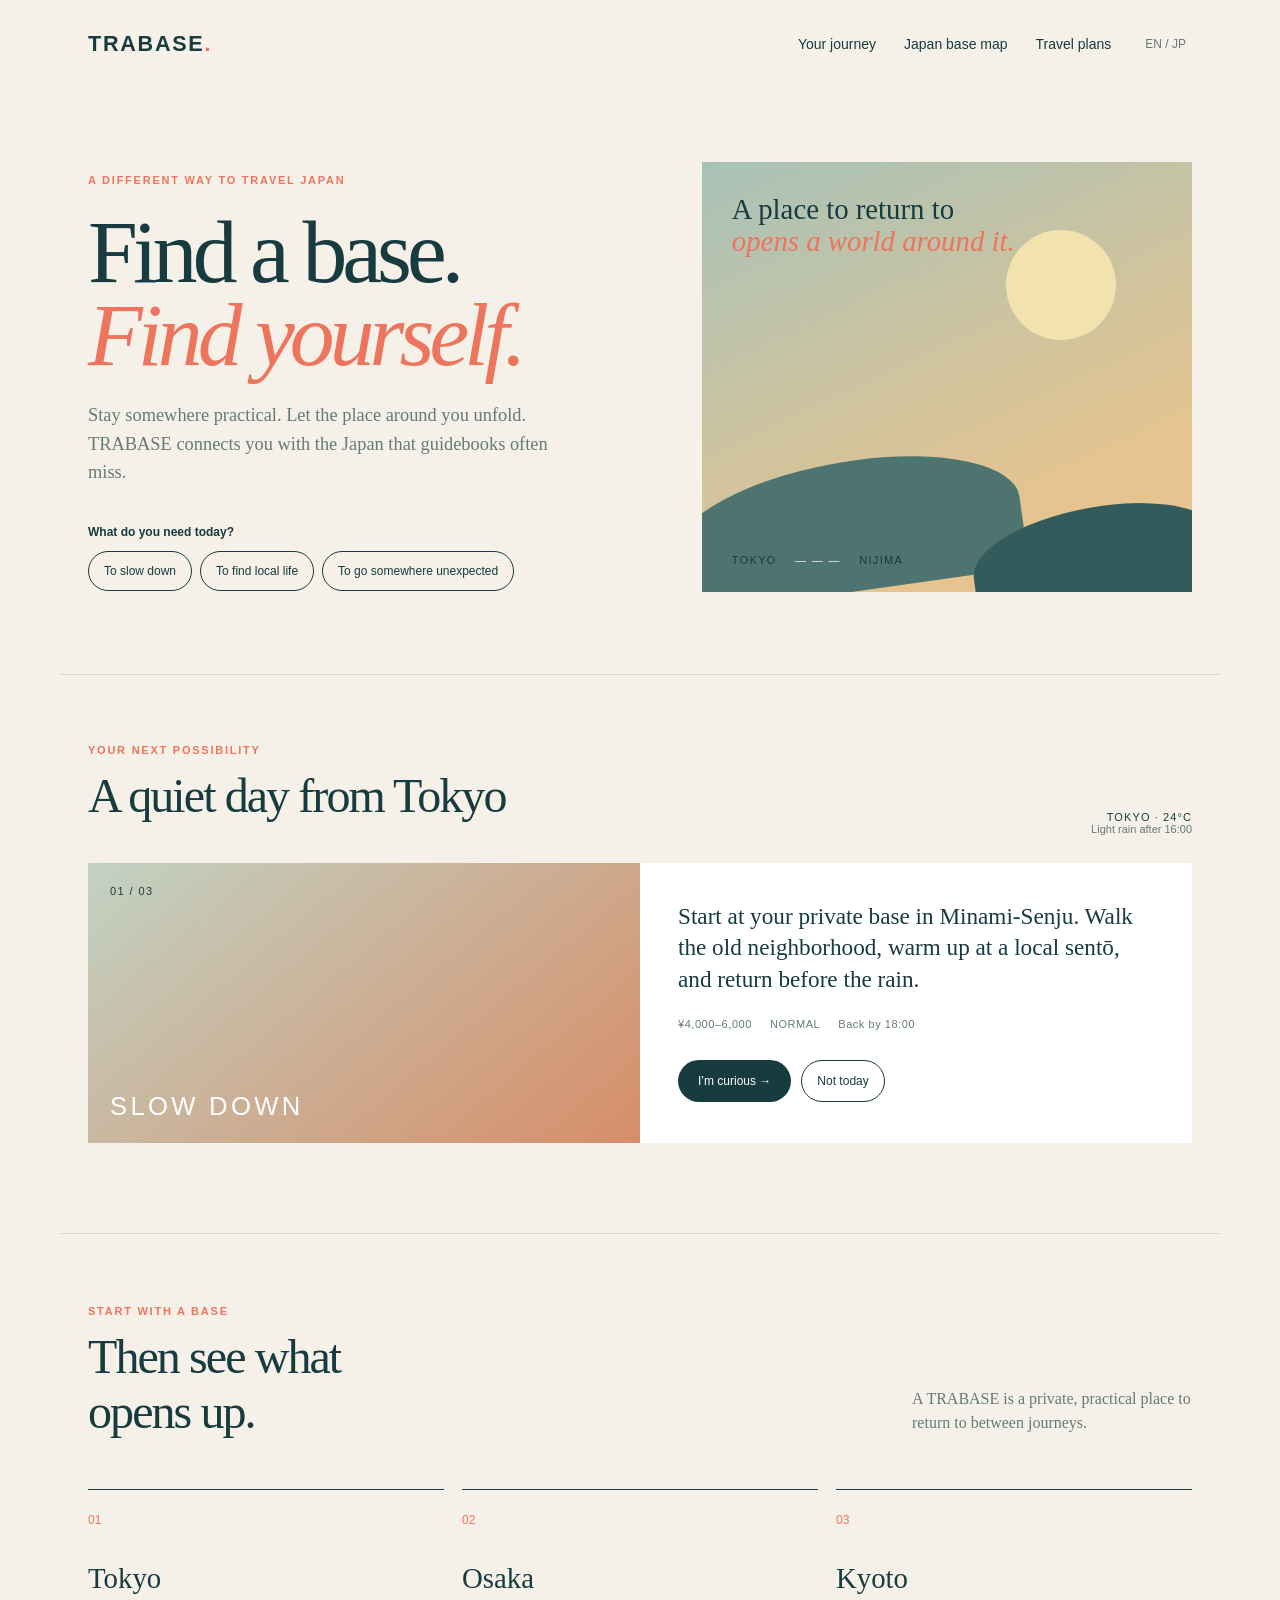
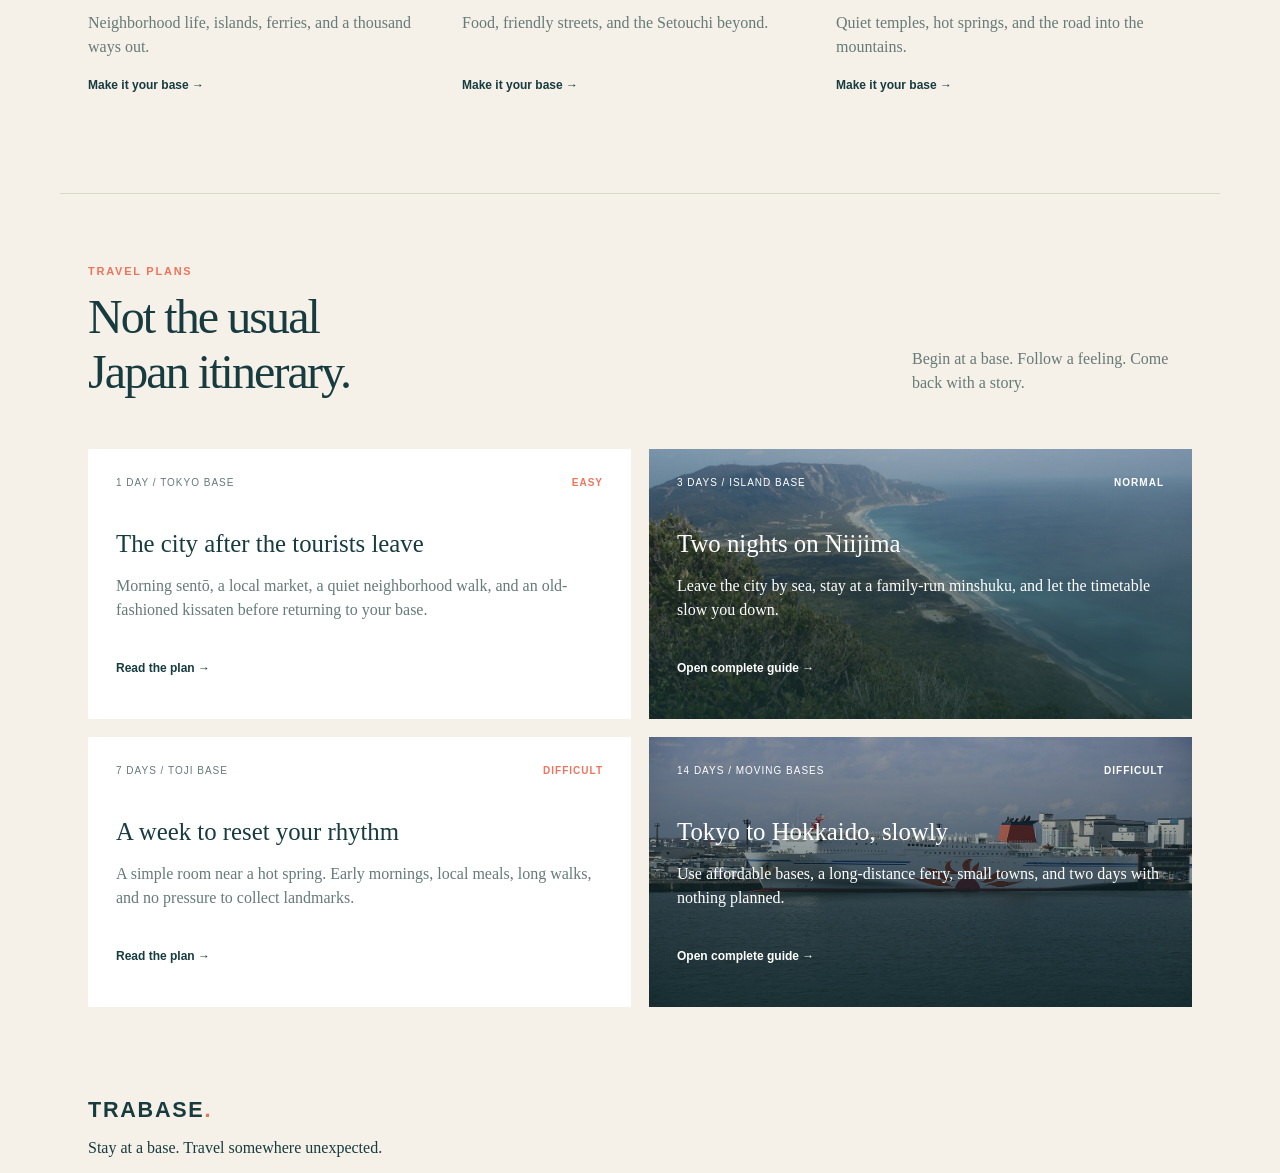
==== commit 9e61edf1: "Add nationwide TRABASE network map and coverage standard" ====
--- a/index.html
+++ b/index.html
@@ -2,7 +2,7 @@
 <html lang="en">
 <head><meta charset="UTF-8"><meta name="viewport" content="width=device-width,initial-scale=1"><meta name="description" content="TRABASE helps travelers find a base and discover a deeper Japan."><title>TRABASE — Find your way into Japan</title><link rel="stylesheet" href="styles.css"><link rel="stylesheet" href="details.css"></head>
 <body>
-<header class="nav shell"><a class="brand" href="./">TRABASE<span>.</span></a><nav><a href="#journey">Your journey</a><a href="#bases">Bases</a><a href="#plans">Travel plans</a><button class="lang">EN / JP</button></nav></header>
+<header class="nav shell"><a class="brand" href="./">TRABASE<span>.</span></a><nav><a href="#journey">Your journey</a><a href="network.html">Japan base map</a><a href="#plans">Travel plans</a><button class="lang">EN / JP</button></nav></header>
 <main>
 <section class="hero shell"><div class="hero-copy"><p class="eyebrow">A different way to travel Japan</p><h1>Find a base.<br><em>Find yourself.</em></h1><p class="lede">Stay somewhere practical. Let the place around you unfold. TRABASE connects you with the Japan that guidebooks often miss.</p><div class="question"><p>What do you need today?</p><div class="choice-row"><button data-mood="quiet">To slow down</button><button data-mood="local">To find local life</button><button data-mood="wild">To go somewhere unexpected</button></div></div></div><div class="hero-art"><div class="sun"></div><div class="island island-a"></div><div class="island island-b"></div><div class="art-note">A place to return to<br><i>opens a world around it.</i></div><div class="art-route">TOKYO <span>— — —</span> NIJIMA</div></div></section>
 <section class="recommendation shell" id="journey"><div class="recommendation-top"><div><p class="eyebrow">Your next possibility</p><h2 id="recommendation-title">A quiet day from Tokyo</h2></div><div class="weather">TOKYO · 24°C<br><span>Light rain after 16:00</span></div></div><div class="journey-card"><div class="journey-image"><span>01 / 03</span><strong id="journey-label">SLOW DOWN</strong></div><div class="journey-copy"><p id="journey-text">Start at your private base in Minami-Senju. Walk the old neighborhood, warm up at a local sentō, and return before the rain.</p><div class="journey-meta"><span>¥4,000–6,000</span><span>NORMAL</span><span>Back by 18:00</span></div><div class="actions"><button class="primary" id="accept">I’m curious →</button><button class="secondary" id="skip">Not today</button></div></div></div></section>
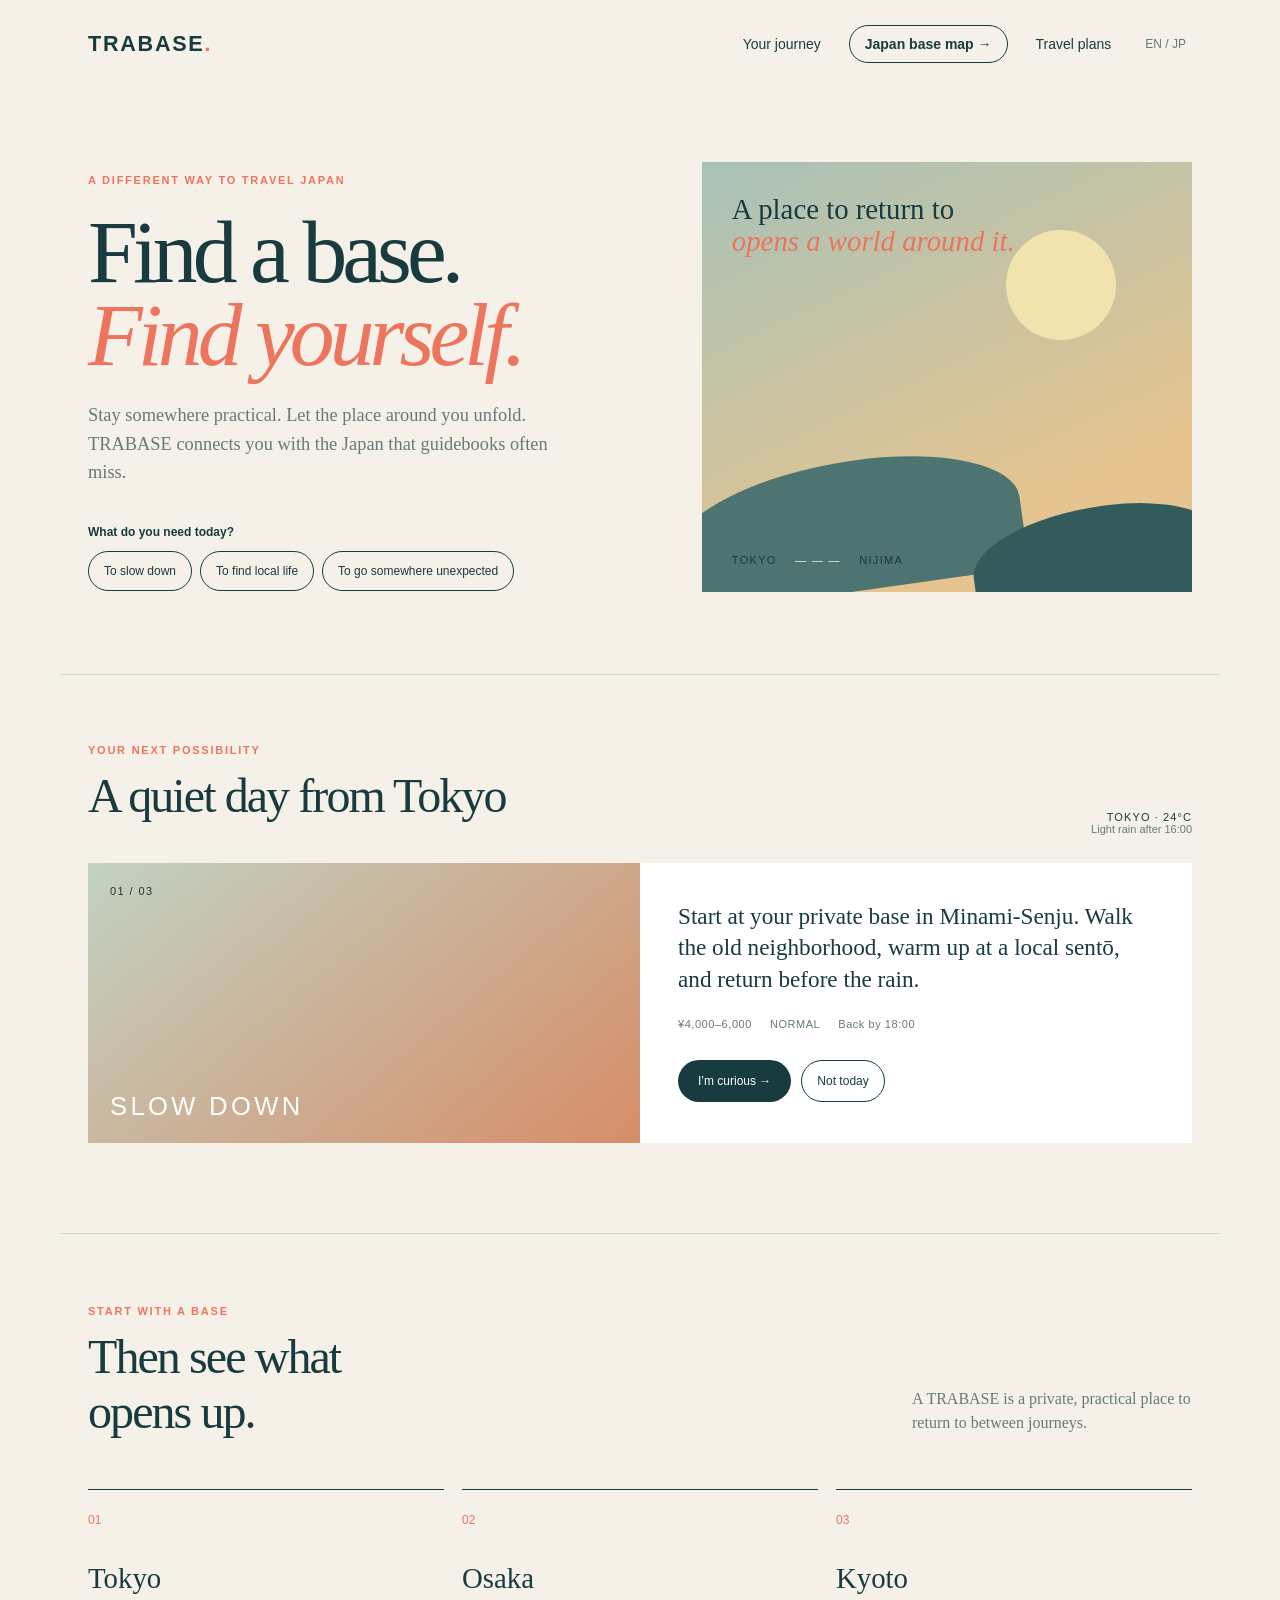
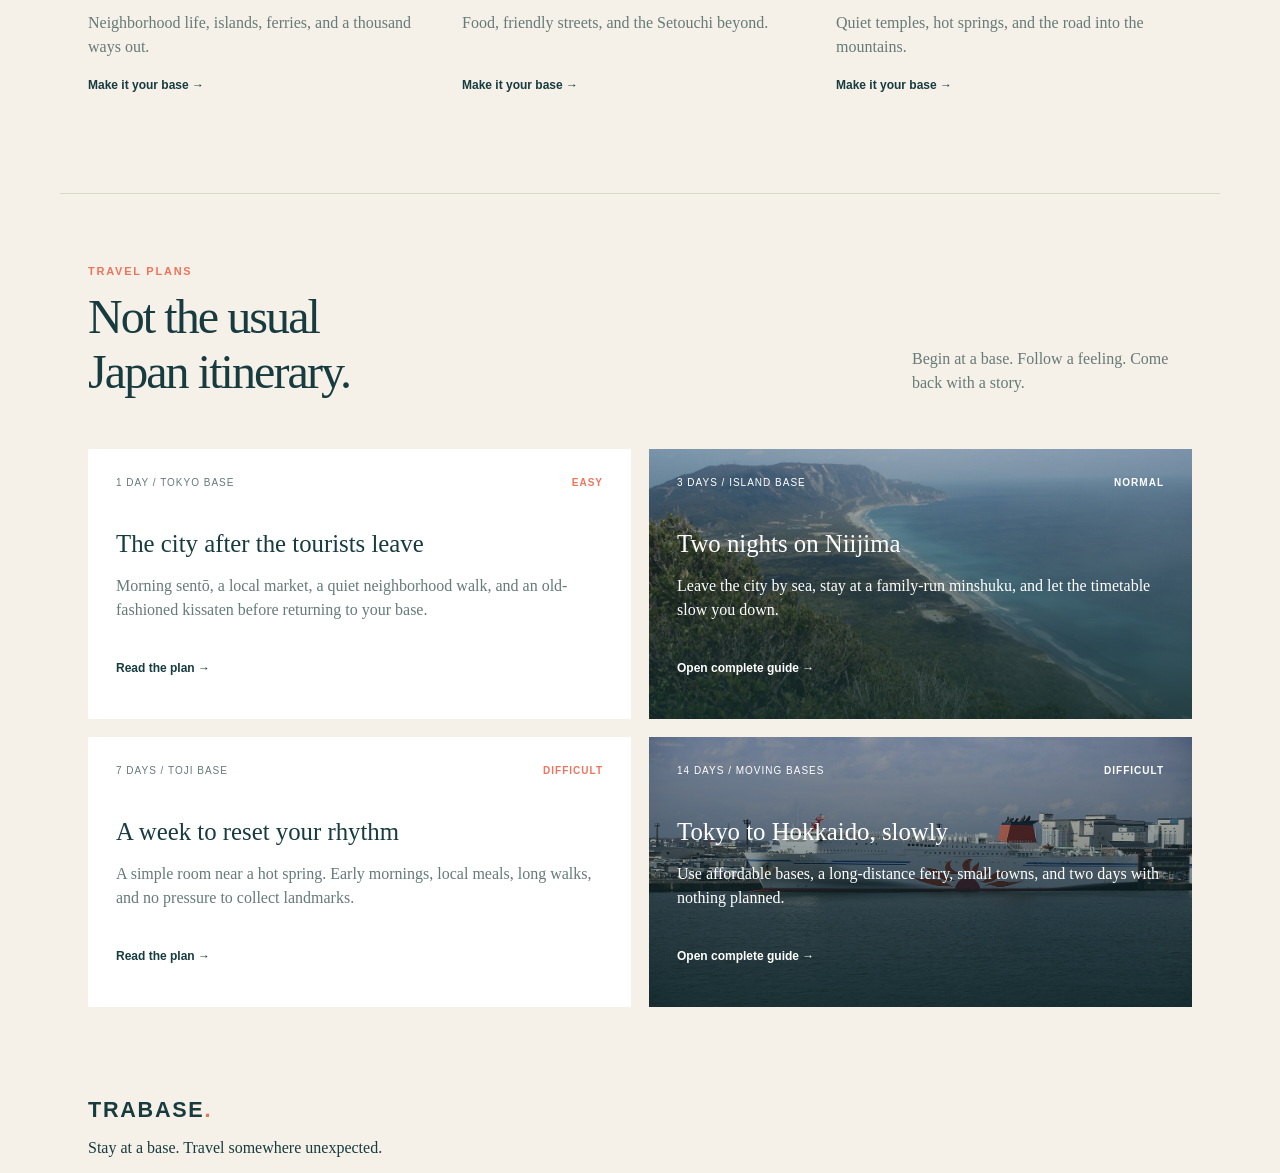
==== commit a3706300: "Keep nationwide base map entry visible on mobile" ====
--- a/index.html
+++ b/index.html
@@ -1,8 +1,8 @@
 <!doctype html>
 <html lang="en">
-<head><meta charset="UTF-8"><meta name="viewport" content="width=device-width,initial-scale=1"><meta name="description" content="TRABASE helps travelers find a base and discover a deeper Japan."><title>TRABASE — Find your way into Japan</title><link rel="stylesheet" href="styles.css"><link rel="stylesheet" href="details.css"></head>
+<head><meta charset="UTF-8"><meta name="viewport" content="width=device-width,initial-scale=1"><meta name="description" content="TRABASE helps travelers find a base and discover a deeper Japan."><title>TRABASE — Find your way into Japan</title><link rel="stylesheet" href="styles.css"><link rel="stylesheet" href="details.css"><link rel="stylesheet" href="nav.css"></head>
 <body>
-<header class="nav shell"><a class="brand" href="./">TRABASE<span>.</span></a><nav><a href="#journey">Your journey</a><a href="network.html">Japan base map</a><a href="#plans">Travel plans</a><button class="lang">EN / JP</button></nav></header>
+<header class="nav shell"><a class="brand" href="./">TRABASE<span>.</span></a><nav><a href="#journey">Your journey</a><a class="map-link" href="network.html">Japan base map →</a><a href="#plans">Travel plans</a><button class="lang">EN / JP</button></nav></header>
 <main>
 <section class="hero shell"><div class="hero-copy"><p class="eyebrow">A different way to travel Japan</p><h1>Find a base.<br><em>Find yourself.</em></h1><p class="lede">Stay somewhere practical. Let the place around you unfold. TRABASE connects you with the Japan that guidebooks often miss.</p><div class="question"><p>What do you need today?</p><div class="choice-row"><button data-mood="quiet">To slow down</button><button data-mood="local">To find local life</button><button data-mood="wild">To go somewhere unexpected</button></div></div></div><div class="hero-art"><div class="sun"></div><div class="island island-a"></div><div class="island island-b"></div><div class="art-note">A place to return to<br><i>opens a world around it.</i></div><div class="art-route">TOKYO <span>— — —</span> NIJIMA</div></div></section>
 <section class="recommendation shell" id="journey"><div class="recommendation-top"><div><p class="eyebrow">Your next possibility</p><h2 id="recommendation-title">A quiet day from Tokyo</h2></div><div class="weather">TOKYO · 24°C<br><span>Light rain after 16:00</span></div></div><div class="journey-card"><div class="journey-image"><span>01 / 03</span><strong id="journey-label">SLOW DOWN</strong></div><div class="journey-copy"><p id="journey-text">Start at your private base in Minami-Senju. Walk the old neighborhood, warm up at a local sentō, and return before the rain.</p><div class="journey-meta"><span>¥4,000–6,000</span><span>NORMAL</span><span>Back by 18:00</span></div><div class="actions"><button class="primary" id="accept">I’m curious →</button><button class="secondary" id="skip">Not today</button></div></div></div></section>
--- a/nav.css
+++ b/nav.css
@@ -0,0 +1 @@
+.map-link{display:inline-flex!important;align-items:center;border:1px solid var(--ink);border-radius:999px;padding:10px 15px;font-weight:bold}@media(max-width:720px){.nav{gap:12px}.nav nav{gap:0}.nav .map-link{display:inline-flex!important;font-size:11px;padding:9px 12px}.nav .lang{display:none}}
